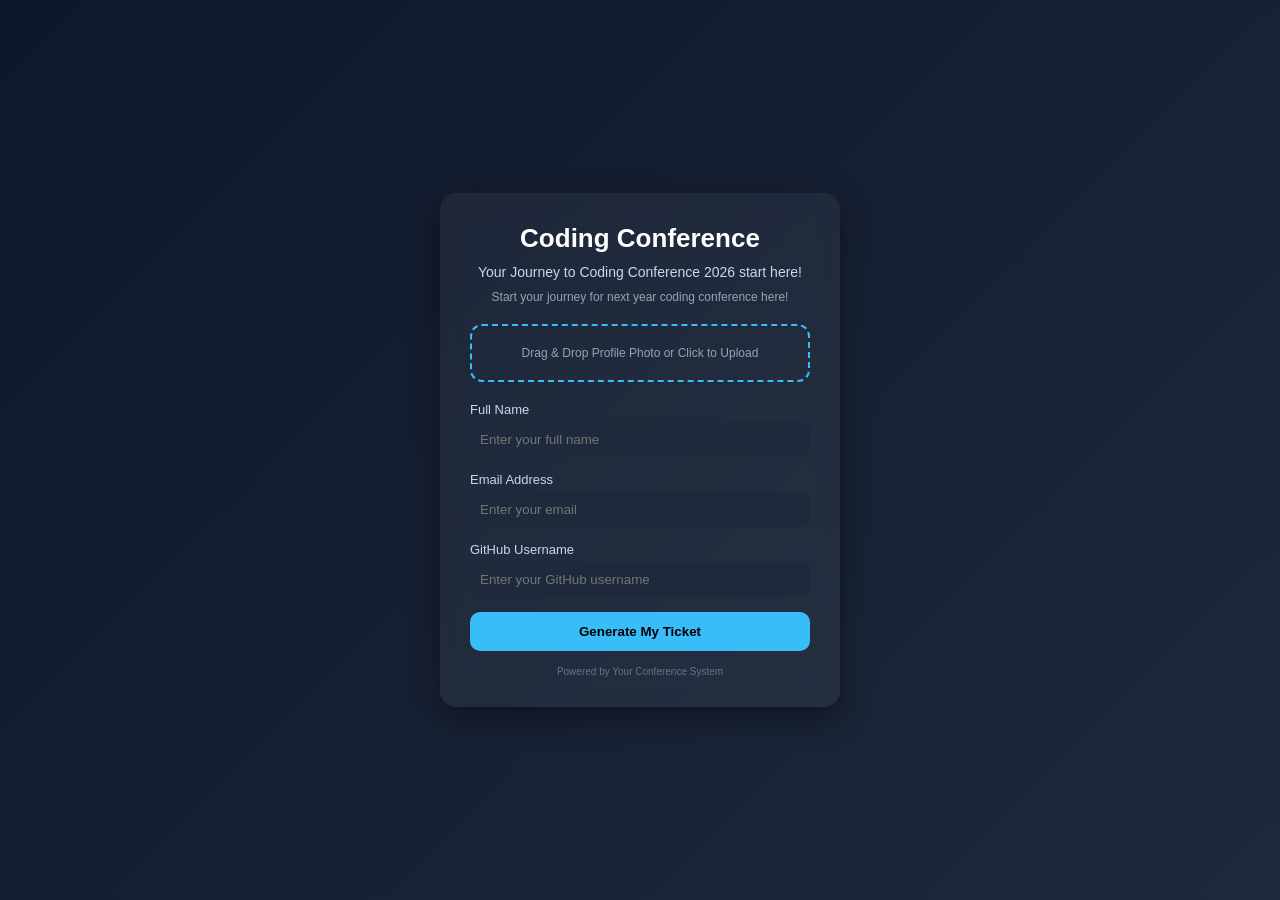
==== Conference Ticket Generator System/index.html @ 37789fad "First Project" ====
<!DOCTYPE html>
<html lang="en">
<head>
  <meta charset="UTF-8">
  <meta name="viewport" content="width=device-width, initial-scale=1.0">
  <title>Coding Conference Ticket</title>
  <link rel="stylesheet" href="styles.css">
</head>
<body>
  <div class="container">
    <h1>Coding Conference</h1>
    <h2>Your Journey to Coding Conference 2026 start here!</h2>
    <div class="tagline">Start your journey for next year coding conference here!</div>

    <div class="drop-zone" onclick="document.getElementById('fileInput').click()">
      <p>Drag & Drop Profile Photo or Click to Upload</p>
      <input type="file" id="fileInput" accept="image/*">
    </div>

    <div class="form-group">
      <label>Full Name</label>
      <input type="text" placeholder="Enter your full name">
    </div>

    <div class="form-group">
      <label>Email Address</label>
      <input type="email" placeholder="Enter your email">
    </div>

    <div class="form-group">
      <label>GitHub Username</label>
      <input type="text" placeholder="Enter your GitHub username">
    </div>

    <button class="btn">Generate My Ticket</button>

    <div class="footer">
      Powered by Your Conference System
    </div>

    <script src="script.js"></script>
  </div>
</body>
</html>
---- Conference Ticket Generator System/styles.css ----
* {
    margin: 0;
    padding: 0;
    box-sizing: border-box;
    font-family: 'Segoe UI', Tahoma, Geneva, Verdana, sans-serif;
}

body {
    background: linear-gradient(135deg, #0f172a, #1e293b);
    color: #fff;
    display: flex;
    justify-content: center;
    align-items: center;
    min-height: 100vh;
}

.container {
    background: rgba(255, 255, 255, 0.05);
    backdrop-filter: blur(10px);
    border-radius: 16px;
    padding: 30px;
    width: 400px;
    box-shadow: 0 10px 30px rgba(0,0,0,0.4);
}

h1 {
    text-align: center;
    font-size: 26px;
    margin-bottom: 10px;
}

h2 {
    text-align: center;
    font-size: 14px;
    font-weight: normal;
    color: #cbd5f5;
    margin-bottom: 10px;
}

.tagline {
    text-align: center;
    font-size: 12px;
    color: #94a3b8;
    margin-bottom: 20px;
}

.drop-zone {
    border: 2px dashed #38bdf8;
    border-radius: 12px;
    padding: 20px;
    text-align: center;
    cursor: pointer;
    margin-bottom: 20px;
    transition: 0.3s;
}

.drop-zone:hover {
    background: rgba(56, 189, 248, 0.1);
}

.drop-zone input {
    display: none;
}

.drop-zone p {
    font-size: 12px;
    color: #94a3b8;
}

.form-group {
    margin-bottom: 15px;
}

.form-group label {
    display: block;
    margin-bottom: 5px;
    font-size: 13px;
    color: #cbd5f5;
}

.form-group input {
    width: 100%;
    padding: 10px;
    border-radius: 8px;
    border: none;
    outline: none;
    background: #1e293b;
    color: #fff;
}

.form-group input:focus {
    border: 1px solid #38bdf8;
}

.btn {
    width: 100%;
    padding: 12px;
    border: none;
    border-radius: 10px;
    background: #38bdf8;
    color: #000;
    font-weight: bold;
    cursor: pointer;
    transition: 0.3s;
}

.btn:hover {
    background: #0ea5e9;
}

.footer {
    text-align: center;
    font-size: 10px;
    color: #64748b;
    margin-top: 15px;
}
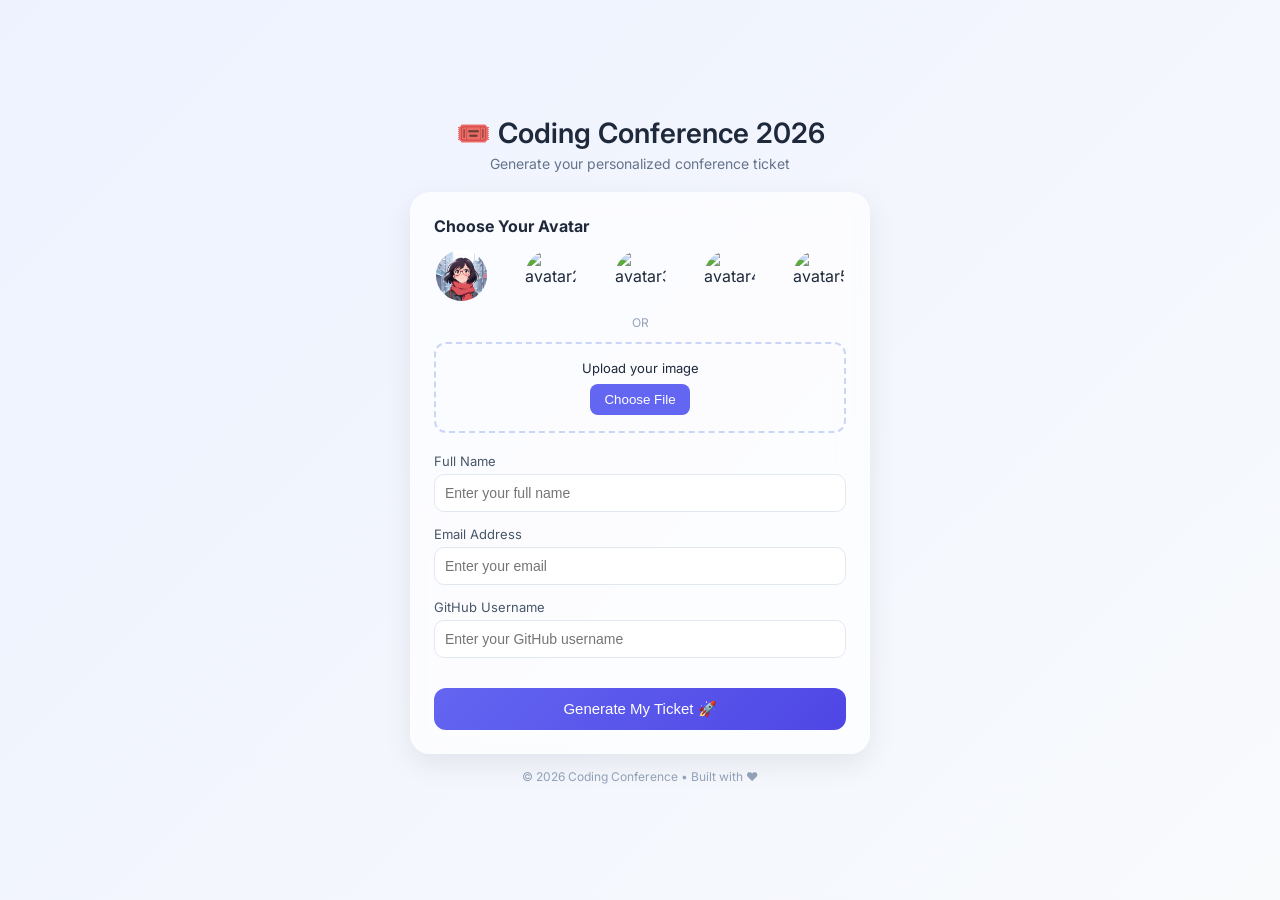
==== commit a593248c: "Practice" ====
--- a/Conference Ticket Generator System/index.html
+++ b/Conference Ticket Generator System/index.html
@@ -1,44 +1,91 @@
 <!DOCTYPE html>
 <html lang="en">
 <head>
-  <meta charset="UTF-8">
-  <meta name="viewport" content="width=device-width, initial-scale=1.0">
-  <title>Coding Conference Ticket</title>
-  <link rel="stylesheet" href="styles.css">
+  <meta charset="UTF-8" />
+  <meta name="viewport" content="width=device-width, initial-scale=1.0" />
+  <title>Conference Ticket Generator</title>
+
+  <!-- Google Font -->
+  <link href="https://fonts.googleapis.com/css2?family=Inter:wght@300;400;500;600&display=swap" rel="stylesheet">
+
+  <link rel="stylesheet" href="styles.css" />
 </head>
+
 <body>
   <div class="container">
-    <h1>Coding Conference</h1>
-    <h2>Your Journey to Coding Conference 2026 start here!</h2>
-    <div class="tagline">Start your journey for next year coding conference here!</div>
 
-    <div class="drop-zone" onclick="document.getElementById('fileInput').click()">
-      <p>Drag & Drop Profile Photo or Click to Upload</p>
-      <input type="file" id="fileInput" accept="image/*">
+    <!-- Header -->
+    <header class="header">
+      <h1>🎟️ Coding Conference 2026</h1>
+      <p class="subtitle">
+        Generate your personalized conference ticket
+      </p>
+    </header>
+
+    <!-- Form Card -->
+    <div class="card">
+
+      <!-- Avatar Section -->
+      <section class="avatar-section">
+        <h3>Choose Your Avatar</h3>
+
+        <div class="avatar-options">
+          <img src="assets/avatar1.jpg" class="avatar" alt="avatar1">
+          <img src="assets/avatar2.jpg" class="avatar" alt="avatar2">
+          <img src="assets/avatar3.jpg" class="avatar" alt="avatar3">
+          <img src="assets/avatar5.jpg" class="avatar" alt="avatar4">
+          <img src="assets/avatar4.jpg" class="avatar" alt="avatar5">
+        </div>
+
+        <p class="divider">OR</p>
+
+        <!-- Upload Section -->
+        <div class="upload-box" id="uploadBox">
+          <p>Upload your image</p>
+          <input type="file" id="fileInput" accept="image/*" hidden />
+          <button type="button" id="uploadBtn">Choose File</button>
+        </div>
+
+        <!-- Image Preview -->
+        <div class="preview-container">
+          <img id="previewImage" src="" alt="Preview" />
+        </div>
+      </section>
+
+      <!-- Form Section -->
+      <section class="form-section">
+
+        <div class="form-group">
+          <label for="name">Full Name</label>
+          <input id="name" type="text" placeholder="Enter your full name" required />
+        </div>
+
+        <div class="form-group">
+          <label for="email">Email Address</label>
+          <input id="email" type="email" placeholder="Enter your email" required />
+        </div>
+
+        <div class="form-group">
+          <label for="github">GitHub Username</label>
+          <input id="github" type="text" placeholder="Enter your GitHub username" />
+        </div>
+
+      </section>
+
+      <!-- CTA -->
+      <button class="btn-primary" id="generateBtn">
+        Generate My Ticket 🚀
+      </button>
+
     </div>
 
-    <div class="form-group">
-      <label>Full Name</label>
-      <input type="text" placeholder="Enter your full name">
-    </div>
+    <!-- Footer -->
+    <footer class="footer">
+      <p>© 2026 Coding Conference • Built with ❤️</p>
+    </footer>
 
-    <div class="form-group">
-      <label>Email Address</label>
-      <input type="email" placeholder="Enter your email">
-    </div>
+  </div>
 
-    <div class="form-group">
-      <label>GitHub Username</label>
-      <input type="text" placeholder="Enter your GitHub username">
-    </div>
-
-    <button class="btn">Generate My Ticket</button>
-
-    <div class="footer">
-      Powered by Your Conference System
-    </div>
-
-    <script src="script.js"></script>
-  </div>
+  <script src="main.js"></script>
 </body>
 </html>
--- a/Conference Ticket Generator System/styles.css
+++ b/Conference Ticket Generator System/styles.css
@@ -1,116 +1,198 @@
+/* Reset */
 * {
-    margin: 0;
-    padding: 0;
-    box-sizing: border-box;
-    font-family: 'Segoe UI', Tahoma, Geneva, Verdana, sans-serif;
+  margin: 0;
+  padding: 0;
+  box-sizing: border-box;
 }
 
+/* Base */
 body {
-    background: linear-gradient(135deg, #0f172a, #1e293b);
-    color: #fff;
-    display: flex;
-    justify-content: center;
-    align-items: center;
-    min-height: 100vh;
+  font-family: 'Inter', sans-serif;
+  background: linear-gradient(135deg, #eef2ff, #f8fafc);
+  min-height: 100vh;
+  display: flex;
+  justify-content: center;
+  align-items: center;
+  color: #1e293b;
 }
 
+/* Container */
 .container {
-    background: rgba(255, 255, 255, 0.05);
-    backdrop-filter: blur(10px);
-    border-radius: 16px;
-    padding: 30px;
-    width: 400px;
-    box-shadow: 0 10px 30px rgba(0,0,0,0.4);
+  width: 100%;
+  max-width: 500px;
+  padding: 20px;
 }
 
-h1 {
-    text-align: center;
-    font-size: 26px;
-    margin-bottom: 10px;
+/* Header */
+.header {
+  text-align: center;
+  margin-bottom: 20px;
 }
 
-h2 {
-    text-align: center;
-    font-size: 14px;
-    font-weight: normal;
-    color: #cbd5f5;
-    margin-bottom: 10px;
+.header h1 {
+  font-size: 28px;
+  font-weight: 600;
 }
 
-.tagline {
-    text-align: center;
-    font-size: 12px;
-    color: #94a3b8;
-    margin-bottom: 20px;
+.subtitle {
+  font-size: 14px;
+  color: #64748b;
+  margin-top: 5px;
 }
 
-.drop-zone {
-    border: 2px dashed #38bdf8;
-    border-radius: 12px;
-    padding: 20px;
-    text-align: center;
-    cursor: pointer;
-    margin-bottom: 20px;
-    transition: 0.3s;
+/* Card (Glass Effect) */
+.card {
+  background: rgba(255, 255, 255, 0.7);
+  backdrop-filter: blur(14px);
+  border-radius: 20px;
+  padding: 24px;
+  box-shadow: 0 10px 30px rgba(0, 0, 0, 0.08);
 }
 
-.drop-zone:hover {
-    background: rgba(56, 189, 248, 0.1);
+/* Avatar Section */
+.avatar-section h3 {
+  font-size: 16px;
+  margin-bottom: 12px;
 }
 
-.drop-zone input {
-    display: none;
+/* Avatar Options */
+.avatar-options {
+  display: flex;
+  gap: 10px;
+  justify-content: space-between;
+  margin-bottom: 10px;
 }
 
-.drop-zone p {
-    font-size: 12px;
-    color: #94a3b8;
+.avatar {
+    width: 55px;
+    height: 55px;
+    border-radius: 50%;
+    cursor: pointer;
+    border: 2px solid transparent;
+    transition: all 0.3s ease;
+    object-fit: cover;
+}
+
+.avatar:hover {
+  transform: scale(1.08);
+  border-color: #6366f1;
+}
+
+.avatar.selected {
+  border-color: #4f46e5;
+  box-shadow: 0 0 0 3px rgba(79, 70, 229, 0.2);
+}
+
+/* Divider */
+.divider {
+  text-align: center;
+  font-size: 12px;
+  color: #94a3b8;
+  margin: 12px 0;
+}
+
+/* Upload Box */
+.upload-box {
+  border: 2px dashed #cbd5f5;
+  border-radius: 12px;
+  padding: 16px;
+  text-align: center;
+  transition: 0.3s ease;
+}
+
+.upload-box:hover {
+  background: #eef2ff;
+}
+
+.upload-box p {
+  font-size: 13px;
+  margin-bottom: 8px;
+}
+
+#uploadBtn {
+  background: #6366f1;
+  color: white;
+  border: none;
+  padding: 8px 14px;
+  border-radius: 8px;
+  cursor: pointer;
+  transition: 0.3s ease;
+}
+
+#uploadBtn:hover {
+  background: #4f46e5;
+}
+
+/* Preview */
+.preview-container {
+  margin-top: 12px;
+  text-align: center;
+}
+
+#previewImage {
+  width: 80px;
+  height: 80px;
+  border-radius: 50%;
+  display: none;
+  object-fit: cover;
+  border: 2px solid #6366f1;
+}
+
+/* Form */
+.form-section {
+  margin-top: 20px;
 }
 
 .form-group {
-    margin-bottom: 15px;
+  margin-bottom: 14px;
 }
 
 .form-group label {
-    display: block;
-    margin-bottom: 5px;
-    font-size: 13px;
-    color: #cbd5f5;
+  font-size: 13px;
+  display: block;
+  margin-bottom: 5px;
+  color: #475569;
 }
 
 .form-group input {
-    width: 100%;
-    padding: 10px;
-    border-radius: 8px;
-    border: none;
-    outline: none;
-    background: #1e293b;
-    color: #fff;
+  width: 100%;
+  padding: 10px;
+  border-radius: 10px;
+  border: 1px solid #e2e8f0;
+  font-size: 14px;
+  transition: 0.2s ease;
 }
 
 .form-group input:focus {
-    border: 1px solid #38bdf8;
+  outline: none;
+  border-color: #6366f1;
+  box-shadow: 0 0 0 2px rgba(99, 102, 241, 0.15);
 }
 
-.btn {
-    width: 100%;
-    padding: 12px;
-    border: none;
-    border-radius: 10px;
-    background: #38bdf8;
-    color: #000;
-    font-weight: bold;
-    cursor: pointer;
-    transition: 0.3s;
+/* Button */
+.btn-primary {
+  width: 100%;
+  margin-top: 16px;
+  padding: 12px;
+  border-radius: 12px;
+  border: none;
+  background: linear-gradient(135deg, #6366f1, #4f46e5);
+  color: white;
+  font-size: 15px;
+  font-weight: 500;
+  cursor: pointer;
+  transition: all 0.3s ease;
 }
 
-.btn:hover {
-    background: #0ea5e9;
+.btn-primary:hover {
+  transform: translateY(-1px);
+  box-shadow: 0 8px 20px rgba(99, 102, 241, 0.3);
 }
 
+/* Footer */
 .footer {
-    text-align: center;
-    font-size: 10px;
-    color: #64748b;
-    margin-top: 15px;
+  text-align: center;
+  margin-top: 15px;
+  font-size: 12px;
+  color: #94a3b8;
 }
